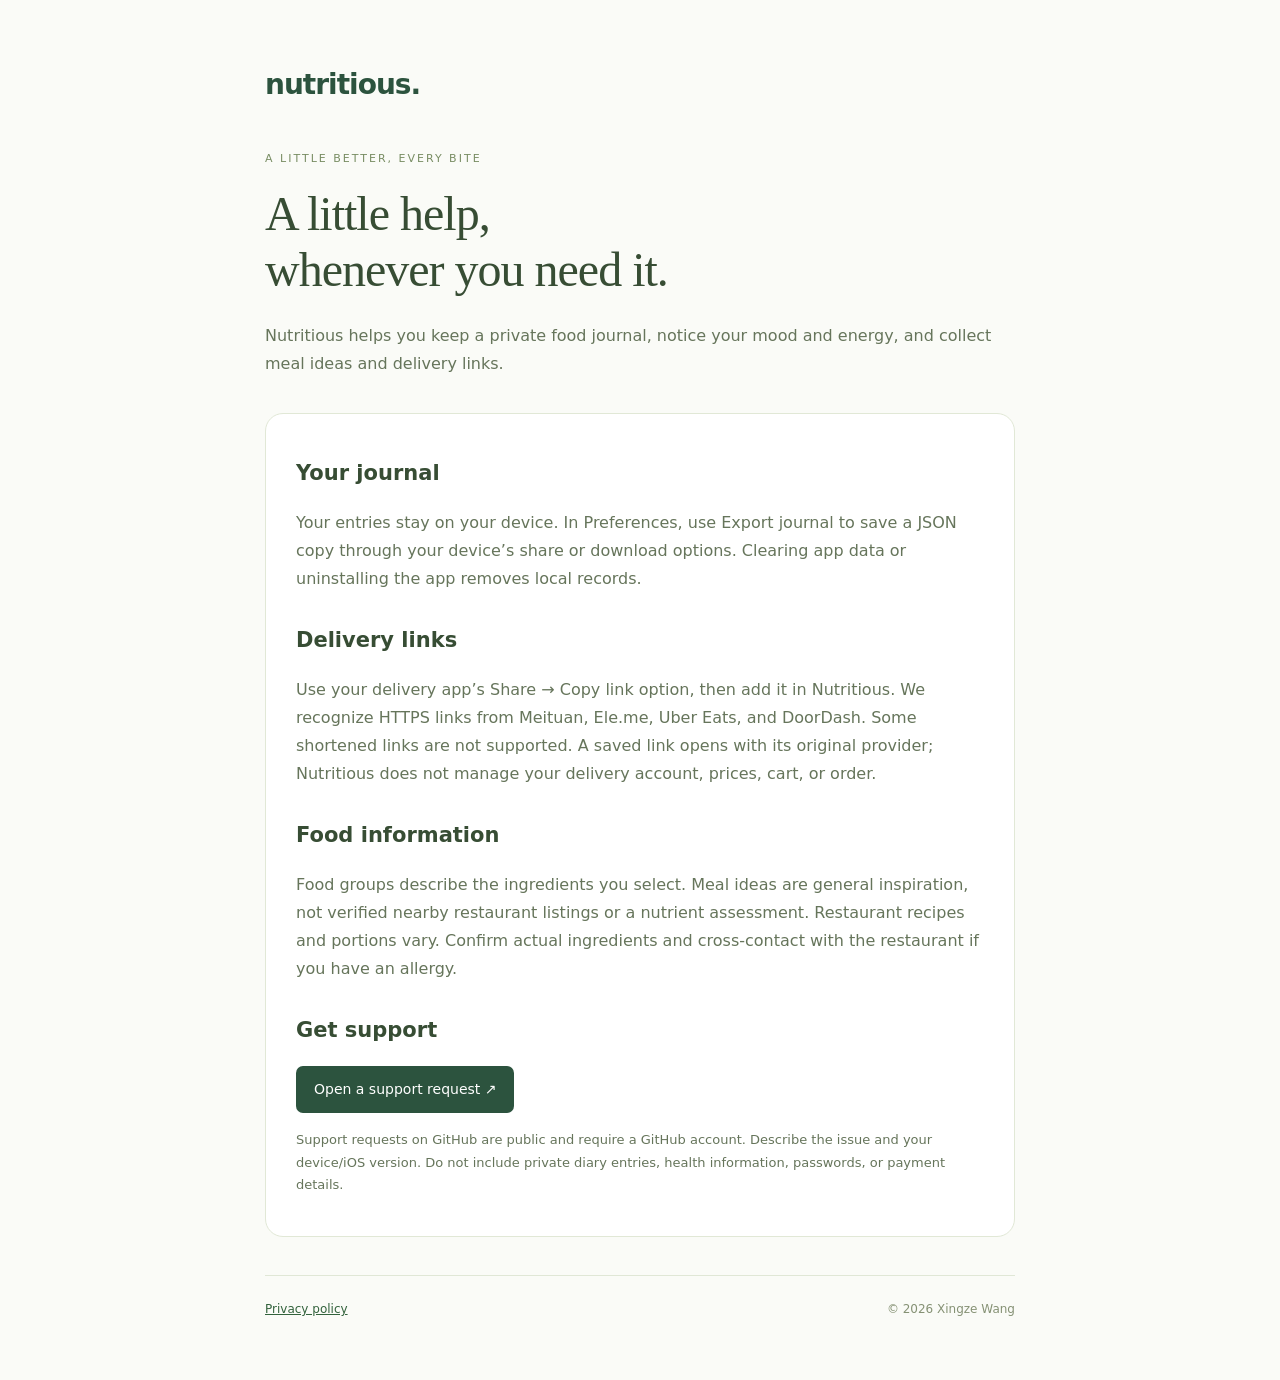
==== index.html @ c357a1ad "Publish Nutritious support and privacy policy" ====
<!doctype html><html lang="en"><head><meta charset="utf-8"><meta name="viewport" content="width=device-width,initial-scale=1"><title>Nutritious — Support</title><link rel="stylesheet" href="style.css"></head><body><main><a class="brand" href="index.html">nutritious.</a><span class="eyebrow">A LITTLE BETTER, EVERY BITE</span><h1>A little help,<br>whenever you need it.</h1><p>Nutritious helps you keep a private food journal, notice your mood and energy, and collect meal ideas and delivery links.</p><section><h2>Your journal</h2><p>Your entries stay on your device. In Preferences, use Export journal to save a JSON copy through your device’s share or download options. Clearing app data or uninstalling the app removes local records.</p><h2>Delivery links</h2><p>Use your delivery app’s Share → Copy link option, then add it in Nutritious. We recognize HTTPS links from Meituan, Ele.me, Uber Eats, and DoorDash. Some shortened links are not supported. A saved link opens with its original provider; Nutritious does not manage your delivery account, prices, cart, or order.</p><h2>Food information</h2><p>Food groups describe the ingredients you select. Meal ideas are general inspiration, not verified nearby restaurant listings or a nutrient assessment. Restaurant recipes and portions vary. Confirm actual ingredients and cross-contact with the restaurant if you have an allergy.</p><h2>Get support</h2><p><a class="button" href="https://github.com/Xingze-Wang/nutritious-support/issues/new?title=Nutritious%20support">Open a support request ↗</a></p><p class="small">Support requests on GitHub are public and require a GitHub account. Describe the issue and your device/iOS version. Do not include private diary entries, health information, passwords, or payment details.</p></section><footer><a href="privacy.html">Privacy policy</a><span>© 2026 Xingze Wang</span></footer></main></body></html>
---- style.css ----
:root{font-family:system-ui,sans-serif;color:#374d34;background:#fafbf7;line-height:1.75}*{box-sizing:border-box}main{max-width:800px;padding:52px 25px;margin:auto}.brand{font-size:28px;font-weight:700;letter-spacing:-1px;color:#2c533e;text-decoration:none}.eyebrow{display:block;color:#788d63;font-size:11px;letter-spacing:2px;margin:40px 0 18px}h1{font-family:Georgia,serif;font-weight:400;font-size:48px;line-height:1.16;letter-spacing:-1px;margin:0 0 24px}p{color:#66755b;font-size:16px}section{background:white;border:1px solid #e1e8d6;border-radius:18px;padding:12px 30px 26px;margin-top:35px}h2{font-size:21px;font-weight:600;margin-top:29px}a{color:#32623c}footer{display:flex;justify-content:space-between;gap:20px;border-top:1px solid #e0e7d6;margin-top:38px;padding-top:23px;font-size:12px;color:#859174}.button{display:inline-block;border-radius:7px;background:#2c533e;color:white;padding:11px 18px;text-decoration:none;font-size:14px}.small{font-size:13px}@media(max-width:600px){main{padding:30px 20px}h1{font-size:37px}section{padding:10px 21px 20px}p{font-size:15px}}
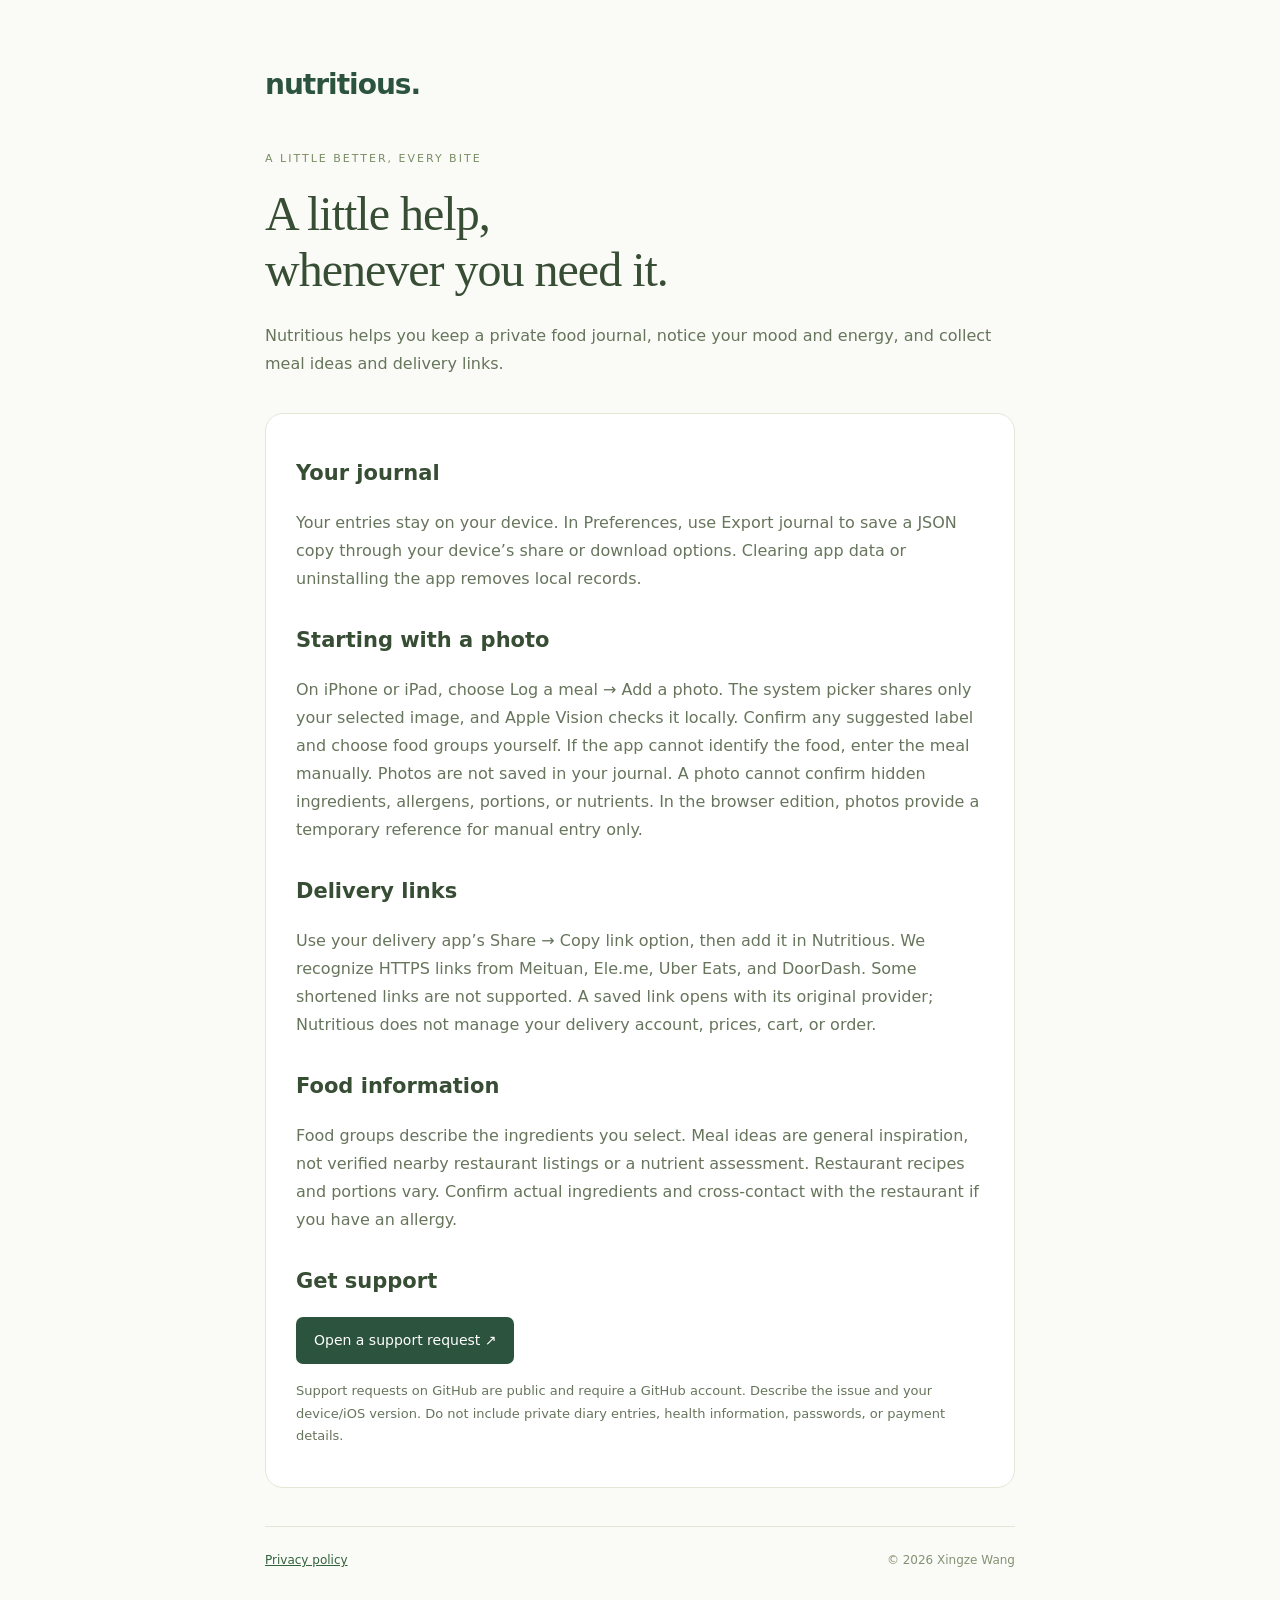
==== commit 6b0f9b5f: "Add photo selection and manual fallback help" ====
--- a/index.html
+++ b/index.html
@@ -1 +1 @@
-<!doctype html><html lang="en"><head><meta charset="utf-8"><meta name="viewport" content="width=device-width,initial-scale=1"><title>Nutritious — Support</title><link rel="stylesheet" href="style.css"></head><body><main><a class="brand" href="index.html">nutritious.</a><span class="eyebrow">A LITTLE BETTER, EVERY BITE</span><h1>A little help,<br>whenever you need it.</h1><p>Nutritious helps you keep a private food journal, notice your mood and energy, and collect meal ideas and delivery links.</p><section><h2>Your journal</h2><p>Your entries stay on your device. In Preferences, use Export journal to save a JSON copy through your device’s share or download options. Clearing app data or uninstalling the app removes local records.</p><h2>Delivery links</h2><p>Use your delivery app’s Share → Copy link option, then add it in Nutritious. We recognize HTTPS links from Meituan, Ele.me, Uber Eats, and DoorDash. Some shortened links are not supported. A saved link opens with its original provider; Nutritious does not manage your delivery account, prices, cart, or order.</p><h2>Food information</h2><p>Food groups describe the ingredients you select. Meal ideas are general inspiration, not verified nearby restaurant listings or a nutrient assessment. Restaurant recipes and portions vary. Confirm actual ingredients and cross-contact with the restaurant if you have an allergy.</p><h2>Get support</h2><p><a class="button" href="https://github.com/Xingze-Wang/nutritious-support/issues/new?title=Nutritious%20support">Open a support request ↗</a></p><p class="small">Support requests on GitHub are public and require a GitHub account. Describe the issue and your device/iOS version. Do not include private diary entries, health information, passwords, or payment details.</p></section><footer><a href="privacy.html">Privacy policy</a><span>© 2026 Xingze Wang</span></footer></main></body></html>
+<!doctype html><html lang="en"><head><meta charset="utf-8"><meta name="viewport" content="width=device-width,initial-scale=1"><title>Nutritious — Support</title><link rel="stylesheet" href="style.css"></head><body><main><a class="brand" href="index.html">nutritious.</a><span class="eyebrow">A LITTLE BETTER, EVERY BITE</span><h1>A little help,<br>whenever you need it.</h1><p>Nutritious helps you keep a private food journal, notice your mood and energy, and collect meal ideas and delivery links.</p><section><h2>Your journal</h2><p>Your entries stay on your device. In Preferences, use Export journal to save a JSON copy through your device’s share or download options. Clearing app data or uninstalling the app removes local records.</p><h2>Starting with a photo</h2><p>On iPhone or iPad, choose Log a meal → Add a photo. The system picker shares only your selected image, and Apple Vision checks it locally. Confirm any suggested label and choose food groups yourself. If the app cannot identify the food, enter the meal manually. Photos are not saved in your journal. A photo cannot confirm hidden ingredients, allergens, portions, or nutrients. In the browser edition, photos provide a temporary reference for manual entry only.</p><h2>Delivery links</h2><p>Use your delivery app’s Share → Copy link option, then add it in Nutritious. We recognize HTTPS links from Meituan, Ele.me, Uber Eats, and DoorDash. Some shortened links are not supported. A saved link opens with its original provider; Nutritious does not manage your delivery account, prices, cart, or order.</p><h2>Food information</h2><p>Food groups describe the ingredients you select. Meal ideas are general inspiration, not verified nearby restaurant listings or a nutrient assessment. Restaurant recipes and portions vary. Confirm actual ingredients and cross-contact with the restaurant if you have an allergy.</p><h2>Get support</h2><p><a class="button" href="https://github.com/Xingze-Wang/nutritious-support/issues/new?title=Nutritious%20support">Open a support request ↗</a></p><p class="small">Support requests on GitHub are public and require a GitHub account. Describe the issue and your device/iOS version. Do not include private diary entries, health information, passwords, or payment details.</p></section><footer><a href="privacy.html">Privacy policy</a><span>© 2026 Xingze Wang</span></footer></main></body></html>
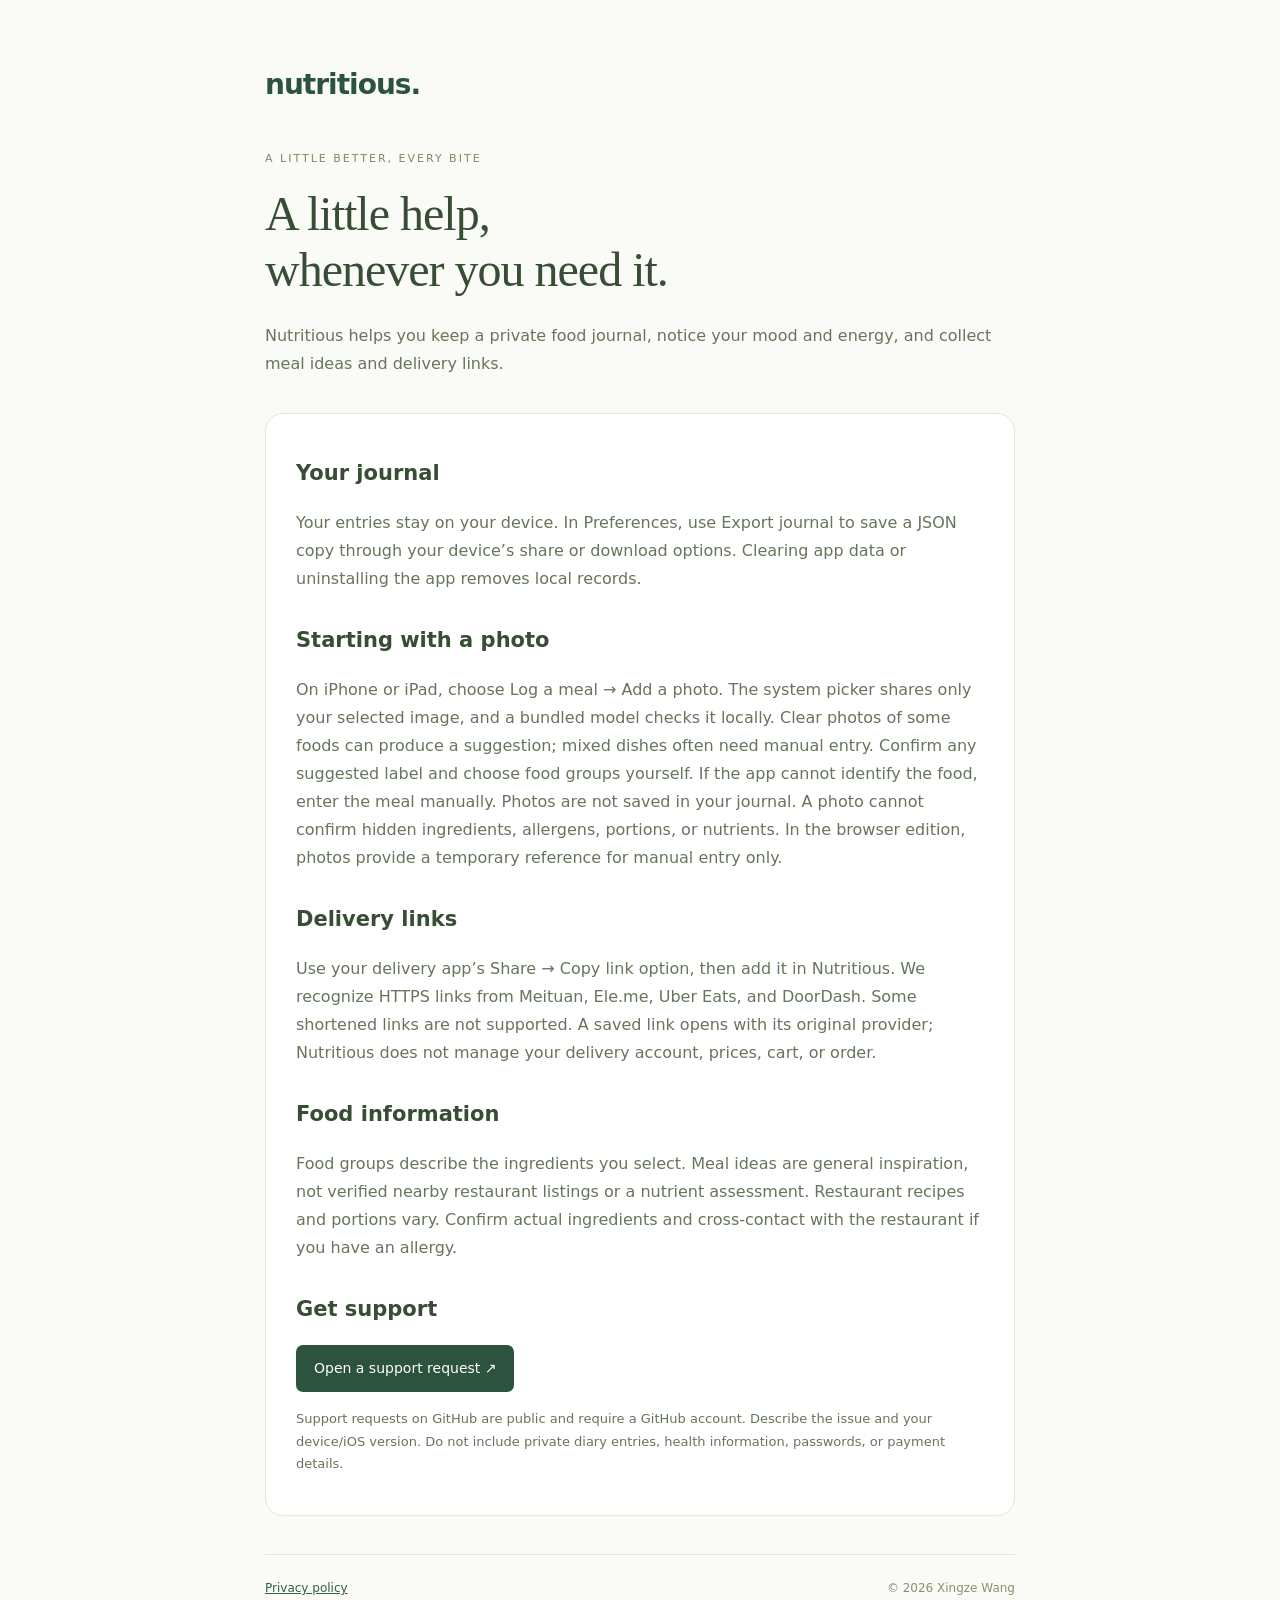
==== commit 4d6d8431: "Clarify offline photo suggestions and manual fallback" ====
--- a/index.html
+++ b/index.html
@@ -1 +1 @@
-<!doctype html><html lang="en"><head><meta charset="utf-8"><meta name="viewport" content="width=device-width,initial-scale=1"><title>Nutritious — Support</title><link rel="stylesheet" href="style.css"></head><body><main><a class="brand" href="index.html">nutritious.</a><span class="eyebrow">A LITTLE BETTER, EVERY BITE</span><h1>A little help,<br>whenever you need it.</h1><p>Nutritious helps you keep a private food journal, notice your mood and energy, and collect meal ideas and delivery links.</p><section><h2>Your journal</h2><p>Your entries stay on your device. In Preferences, use Export journal to save a JSON copy through your device’s share or download options. Clearing app data or uninstalling the app removes local records.</p><h2>Starting with a photo</h2><p>On iPhone or iPad, choose Log a meal → Add a photo. The system picker shares only your selected image, and Apple Vision checks it locally. Confirm any suggested label and choose food groups yourself. If the app cannot identify the food, enter the meal manually. Photos are not saved in your journal. A photo cannot confirm hidden ingredients, allergens, portions, or nutrients. In the browser edition, photos provide a temporary reference for manual entry only.</p><h2>Delivery links</h2><p>Use your delivery app’s Share → Copy link option, then add it in Nutritious. We recognize HTTPS links from Meituan, Ele.me, Uber Eats, and DoorDash. Some shortened links are not supported. A saved link opens with its original provider; Nutritious does not manage your delivery account, prices, cart, or order.</p><h2>Food information</h2><p>Food groups describe the ingredients you select. Meal ideas are general inspiration, not verified nearby restaurant listings or a nutrient assessment. Restaurant recipes and portions vary. Confirm actual ingredients and cross-contact with the restaurant if you have an allergy.</p><h2>Get support</h2><p><a class="button" href="https://github.com/Xingze-Wang/nutritious-support/issues/new?title=Nutritious%20support">Open a support request ↗</a></p><p class="small">Support requests on GitHub are public and require a GitHub account. Describe the issue and your device/iOS version. Do not include private diary entries, health information, passwords, or payment details.</p></section><footer><a href="privacy.html">Privacy policy</a><span>© 2026 Xingze Wang</span></footer></main></body></html>
+<!doctype html><html lang="en"><head><meta charset="utf-8"><meta name="viewport" content="width=device-width,initial-scale=1"><title>Nutritious — Support</title><link rel="stylesheet" href="style.css"></head><body><main><a class="brand" href="index.html">nutritious.</a><span class="eyebrow">A LITTLE BETTER, EVERY BITE</span><h1>A little help,<br>whenever you need it.</h1><p>Nutritious helps you keep a private food journal, notice your mood and energy, and collect meal ideas and delivery links.</p><section><h2>Your journal</h2><p>Your entries stay on your device. In Preferences, use Export journal to save a JSON copy through your device’s share or download options. Clearing app data or uninstalling the app removes local records.</p><h2>Starting with a photo</h2><p>On iPhone or iPad, choose Log a meal → Add a photo. The system picker shares only your selected image, and a bundled model checks it locally. Clear photos of some foods can produce a suggestion; mixed dishes often need manual entry. Confirm any suggested label and choose food groups yourself. If the app cannot identify the food, enter the meal manually. Photos are not saved in your journal. A photo cannot confirm hidden ingredients, allergens, portions, or nutrients. In the browser edition, photos provide a temporary reference for manual entry only.</p><h2>Delivery links</h2><p>Use your delivery app’s Share → Copy link option, then add it in Nutritious. We recognize HTTPS links from Meituan, Ele.me, Uber Eats, and DoorDash. Some shortened links are not supported. A saved link opens with its original provider; Nutritious does not manage your delivery account, prices, cart, or order.</p><h2>Food information</h2><p>Food groups describe the ingredients you select. Meal ideas are general inspiration, not verified nearby restaurant listings or a nutrient assessment. Restaurant recipes and portions vary. Confirm actual ingredients and cross-contact with the restaurant if you have an allergy.</p><h2>Get support</h2><p><a class="button" href="https://github.com/Xingze-Wang/nutritious-support/issues/new?title=Nutritious%20support">Open a support request ↗</a></p><p class="small">Support requests on GitHub are public and require a GitHub account. Describe the issue and your device/iOS version. Do not include private diary entries, health information, passwords, or payment details.</p></section><footer><a href="privacy.html">Privacy policy</a><span>© 2026 Xingze Wang</span></footer></main></body></html>
